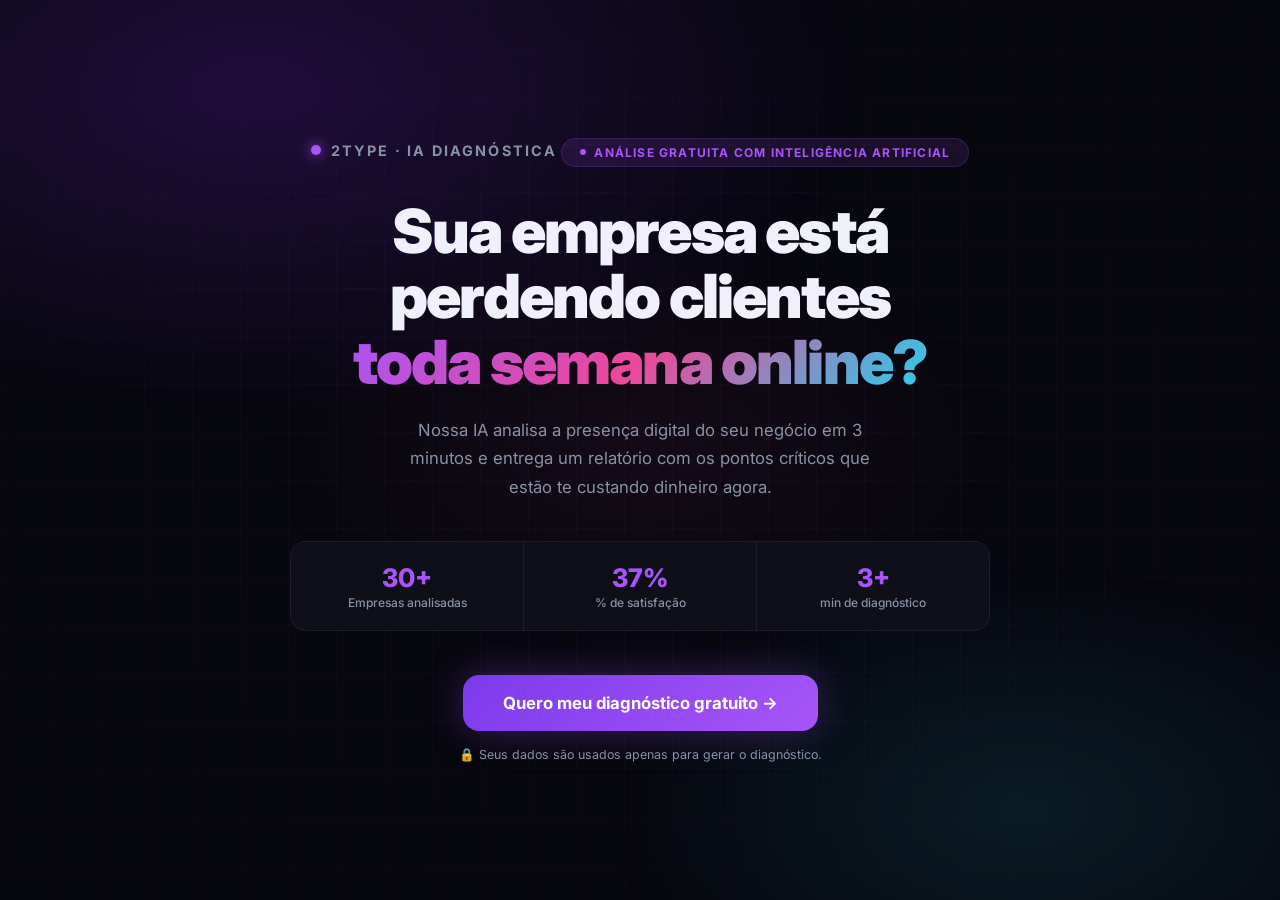
==== diagnostico/index.html @ 1e28ef9e "feat: implementa análise real do site e instagram no diagnóstico" ====
<!DOCTYPE html>
<html lang="pt-BR">

<head>
  <meta charset="UTF-8" />
  <meta name="viewport" content="width=device-width, initial-scale=1.0" />
  <title>Diagnóstico Digital Gratuito | 2Type</title>
  <meta name="description"
    content="Descubra os pontos fracos da sua presença digital com nossa IA especialista. Diagnóstico gratuito em minutos." />
  <link rel="preconnect" href="https://fonts.googleapis.com" />
  <link rel="preconnect" href="https://fonts.gstatic.com" crossorigin />
  <link href="https://fonts.googleapis.com/css2?family=Inter:wght@300;400;500;600;700;800;900&display=swap"
    rel="stylesheet" />
  <style>
    :root {
      --bg: #07070e;
      --bg2: #0f0f1a;
      --bg3: #16162a;
      --bg4: #1e1e38;
      --border: rgba(168, 85, 247, 0.18);
      --border2: rgba(255, 255, 255, 0.06);
      --purple: #A855F7;
      --purple-dim: #7C3AED;
      --purple-soft: rgba(168, 85, 247, 0.12);
      --purple-glow: rgba(168, 85, 247, 0.3);
      --cyan: #22D3EE;
      --green: #4ADE80;
      --red: #F87171;
      --yellow: #FBBF24;
      --text: #f0f0fa;
      --muted: #8892a4;
      --ease: cubic-bezier(0.4, 0, 0.2, 1);
      --bounce: cubic-bezier(0.34, 1.56, 0.64, 1);
    }

    * {
      margin: 0;
      padding: 0;
      box-sizing: border-box;
    }

    html {
      scroll-behavior: smooth;
    }

    body {
      font-family: 'Inter', sans-serif;
      background: var(--bg);
      color: var(--text);
      min-height: 100vh;
      overflow-x: hidden;
    }

    .bg-canvas {
      position: fixed;
      inset: 0;
      z-index: 0;
      overflow: hidden;
      pointer-events: none;
    }

    .bg-canvas::before {
      content: '';
      position: absolute;
      inset: 0;
      background: radial-gradient(ellipse 80% 60% at 20% 10%, rgba(120, 40, 220, 0.22) 0%, transparent 60%), radial-gradient(ellipse 60% 50% at 80% 90%, rgba(34, 211, 238, 0.1) 0%, transparent 55%), radial-gradient(ellipse 50% 40% at 50% 50%, rgba(236, 72, 153, 0.06) 0%, transparent 60%);
    }

    .bg-grid {
      position: absolute;
      inset: 0;
      background-image: linear-gradient(rgba(168, 85, 247, 0.04) 1px, transparent 1px), linear-gradient(90deg, rgba(168, 85, 247, 0.04) 1px, transparent 1px);
      background-size: 48px 48px;
      mask-image: radial-gradient(ellipse 80% 80% at 50% 50%, black 40%, transparent 100%);
    }

    .page {
      display: none;
      position: relative;
      z-index: 1;
    }

    .page.active {
      display: flex;
      flex-direction: column;
      min-height: 100vh;
    }

    /* INTRO */
    #page-intro {
      align-items: center;
      justify-content: center;
      padding: 40px 20px;
    }

    .intro-wrap {
      max-width: 700px;
      width: 100%;
      text-align: center;
    }

    .intro-logo {
      display: inline-flex;
      align-items: center;
      gap: 10px;
      margin-bottom: 40px;
      animation: fadeDown .6s var(--ease) both;
    }

    .intro-logo-dot {
      width: 10px;
      height: 10px;
      border-radius: 50%;
      background: var(--purple);
      box-shadow: 0 0 14px var(--purple);
      animation: pulse 2s ease-in-out infinite;
    }

    @keyframes pulse {

      0%,
      100% {
        opacity: 1;
        transform: scale(1)
      }

      50% {
        opacity: .5;
        transform: scale(.8)
      }
    }

    .intro-logo-text {
      font-size: .9rem;
      font-weight: 700;
      color: var(--muted);
      letter-spacing: .15em;
      text-transform: uppercase;
    }

    .intro-badge {
      display: inline-flex;
      align-items: center;
      gap: 8px;
      background: var(--purple-soft);
      border: 1px solid var(--border);
      border-radius: 100px;
      padding: 6px 18px;
      font-size: .75rem;
      font-weight: 700;
      letter-spacing: .1em;
      color: var(--purple);
      text-transform: uppercase;
      margin-bottom: 28px;
      animation: fadeDown .6s .1s var(--ease) both;
    }

    .intro-badge-dot {
      width: 6px;
      height: 6px;
      border-radius: 50%;
      background: var(--purple);
      animation: pulse 1.5s infinite;
    }

    .intro-h1 {
      font-size: clamp(2.2rem, 6vw, 3.8rem);
      font-weight: 900;
      line-height: 1.08;
      letter-spacing: -.03em;
      margin-bottom: 20px;
      animation: fadeDown .6s .2s var(--ease) both;
    }

    .grad {
      background: linear-gradient(135deg, #A855F7 0%, #EC4899 50%, #22D3EE 100%);
      -webkit-background-clip: text;
      -webkit-text-fill-color: transparent;
      background-clip: text;
    }

    .intro-sub {
      font-size: 1.05rem;
      color: var(--muted);
      line-height: 1.7;
      max-width: 500px;
      margin: 0 auto 40px;
      animation: fadeDown .6s .3s var(--ease) both;
    }

    .intro-stats {
      display: flex;
      margin-bottom: 44px;
      border: 1px solid var(--border2);
      border-radius: 16px;
      overflow: hidden;
      background: var(--bg2);
      animation: fadeDown .6s .4s var(--ease) both;
    }

    .intro-stat {
      flex: 1;
      padding: 20px 16px;
      text-align: center;
      border-right: 1px solid var(--border2);
    }

    .intro-stat:last-child {
      border-right: none;
    }

    .intro-stat-num {
      font-size: 1.6rem;
      font-weight: 800;
      color: var(--purple);
      display: block;
    }

    .intro-stat-lbl {
      font-size: .75rem;
      color: var(--muted);
      font-weight: 500;
      margin-top: 2px;
      display: block;
    }

    .intro-cta {
      display: inline-flex;
      align-items: center;
      gap: 12px;
      background: linear-gradient(135deg, var(--purple-dim), var(--purple));
      color: #fff;
      border: none;
      border-radius: 16px;
      padding: 18px 40px;
      font-family: inherit;
      font-size: 1.05rem;
      font-weight: 700;
      cursor: pointer;
      transition: all .25s var(--bounce);
      box-shadow: 0 0 40px var(--purple-glow);
      animation: fadeDown .6s .5s var(--ease) both;
    }

    .intro-cta:hover {
      transform: translateY(-3px) scale(1.03);
      box-shadow: 0 0 60px var(--purple-glow);
    }

    .intro-disc {
      margin-top: 16px;
      font-size: .78rem;
      color: var(--muted);
      animation: fadeDown .6s .6s var(--ease) both;
    }

    @keyframes fadeDown {
      from {
        opacity: 0;
        transform: translateY(-16px)
      }

      to {
        opacity: 1;
        transform: translateY(0)
      }
    }

    @keyframes fadeUp {
      from {
        opacity: 0;
        transform: translateY(20px)
      }

      to {
        opacity: 1;
        transform: translateY(0)
      }
    }

    /* QUIZ */
    #page-quiz {
      padding: 0;
    }

    .quiz-layout {
      display: flex;
      flex-direction: column;
      min-height: 100vh;
      max-width: 800px;
      margin: 0 auto;
      padding: 32px 20px 60px;
      gap: 28px;
    }

    .quiz-topbar {
      display: flex;
      align-items: center;
      justify-content: space-between;
      gap: 16px;
    }

    .quiz-brand {
      display: flex;
      align-items: center;
      gap: 8px;
      font-size: .85rem;
      font-weight: 700;
      color: var(--muted);
    }

    .quiz-brand-dot {
      width: 8px;
      height: 8px;
      border-radius: 50%;
      background: var(--purple);
    }

    .quiz-progress-wrap {
      flex: 1;
    }

    .quiz-dots {
      display: flex;
      align-items: center;
      gap: 6px;
      margin-bottom: 8px;
      justify-content: center;
    }

    .qdot {
      width: 28px;
      height: 4px;
      border-radius: 100px;
      background: rgba(255, 255, 255, .1);
      transition: all .4s var(--ease);
    }

    .qdot.done {
      background: var(--purple);
    }

    .qdot.active {
      background: linear-gradient(90deg, var(--purple), var(--cyan));
      width: 44px;
    }

    .qdot-lbl {
      text-align: center;
      font-size: .72rem;
      color: var(--muted);
      font-weight: 600;
      letter-spacing: .05em;
    }

    .quiz-card {
      background: var(--bg2);
      border: 1px solid var(--border);
      border-radius: 24px;
      padding: 40px;
      animation: cardIn .4s var(--bounce) both;
    }

    @keyframes cardIn {
      from {
        opacity: 0;
        transform: translateY(20px) scale(.97)
      }

      to {
        opacity: 1;
        transform: translateY(0) scale(1)
      }
    }

    .q-eyebrow {
      font-size: .72rem;
      color: var(--purple);
      font-weight: 700;
      letter-spacing: .15em;
      text-transform: uppercase;
      margin-bottom: 12px;
      display: flex;
      align-items: center;
      gap: 8px;
    }

    .q-eyebrow::before {
      content: '';
      width: 18px;
      height: 2px;
      background: var(--purple);
      border-radius: 100px;
    }

    .q-text {
      font-size: clamp(1.15rem, 3vw, 1.45rem);
      font-weight: 700;
      line-height: 1.4;
      margin-bottom: 32px;
    }

    .opts-grid {
      display: grid;
      grid-template-columns: repeat(auto-fill, minmax(220px, 1fr));
      gap: 12px;
    }

    .opt-card {
      background: var(--bg3);
      border: 1px solid var(--border2);
      border-radius: 16px;
      padding: 18px 20px;
      cursor: pointer;
      transition: all .22s var(--ease);
      display: flex;
      align-items: flex-start;
      gap: 14px;
      font-family: inherit;
      text-align: left;
      color: var(--text);
    }

    .opt-card:hover {
      border-color: var(--purple);
      background: var(--purple-soft);
      transform: translateY(-2px);
    }

    .opt-icon {
      width: 42px;
      height: 42px;
      border-radius: 12px;
      background: var(--bg4);
      display: flex;
      align-items: center;
      justify-content: center;
      font-size: 1.3rem;
      flex-shrink: 0;
      transition: background .2s;
    }

    .opt-card:hover .opt-icon {
      background: rgba(168, 85, 247, .2);
    }

    .opt-body {
      flex: 1;
    }

    .opt-label {
      font-size: .95rem;
      font-weight: 600;
      line-height: 1.3;
    }

    .opt-sub {
      font-size: .78rem;
      color: var(--muted);
      margin-top: 3px;
    }

    .text-q-wrap {
      display: flex;
      flex-direction: column;
      gap: 12px;
    }

    .text-q-sub {
      font-size: .85rem;
      color: var(--muted);
    }

    .text-q-input {
      background: var(--bg3);
      border: 1px solid var(--border2);
      border-radius: 14px;
      padding: 16px 20px;
      color: var(--text);
      font-family: inherit;
      font-size: 1rem;
      outline: none;
      transition: border-color .2s;
      width: 100%;
    }

    .text-q-input::placeholder {
      color: var(--muted);
    }

    .text-q-input:focus {
      border-color: var(--purple);
    }

    .text-q-btn {
      background: linear-gradient(135deg, var(--purple-dim), var(--purple));
      border: none;
      border-radius: 14px;
      padding: 16px 32px;
      color: #fff;
      font-family: inherit;
      font-size: .95rem;
      font-weight: 700;
      cursor: pointer;
      align-self: flex-end;
      transition: all .2s var(--bounce);
    }

    .text-q-btn:hover {
      transform: translateY(-2px);
      box-shadow: 0 8px 24px var(--purple-glow);
    }

    /* LOADING */
    #page-loading {
      align-items: center;
      justify-content: center;
      text-align: center;
      padding: 40px 20px;
      gap: 28px;
    }

    .loading-ring {
      width: 90px;
      height: 90px;
      border: 3px solid var(--border);
      border-top-color: var(--purple);
      border-right-color: var(--cyan);
      border-radius: 50%;
      animation: spin 1s linear infinite;
    }

    @keyframes spin {
      to {
        transform: rotate(360deg)
      }
    }

    .loading-title {
      font-size: 1.5rem;
      font-weight: 800;
    }

    .loading-sub {
      color: var(--muted);
      font-size: .95rem;
      max-width: 360px;
      line-height: 1.6;
    }

    .loading-steps {
      display: flex;
      flex-direction: column;
      gap: 12px;
      max-width: 340px;
      width: 100%;
    }

    .ls {
      display: flex;
      align-items: center;
      gap: 14px;
      background: var(--bg2);
      border: 1px solid var(--border2);
      border-radius: 12px;
      padding: 14px 18px;
      font-size: .88rem;
      font-weight: 500;
      color: var(--muted);
      transition: all .4s;
      opacity: .4;
    }

    .ls.active {
      opacity: 1;
      color: var(--text);
      border-color: var(--purple);
    }

    .ls.done {
      opacity: 1;
      color: var(--text);
    }

    .ls-icon {
      width: 20px;
      height: 20px;
      border-radius: 50%;
      flex-shrink: 0;
      display: flex;
      align-items: center;
      justify-content: center;
      font-size: .75rem;
      background: var(--bg3);
    }

    .ls-icon.running {
      background: var(--purple-soft);
      animation: pulse 1s infinite;
    }

    .ls-icon.complete {
      background: rgba(74, 222, 128, .2);
      color: var(--green);
    }

    /* REPORT */
    #page-report {
      padding: 0;
    }

    .report-wrap {
      max-width: 840px;
      margin: 0 auto;
      padding: 48px 20px 80px;
      display: flex;
      flex-direction: column;
      gap: 32px;
    }

    .report-hero {
      text-align: center;
      animation: fadeUp .5s var(--ease) both;
    }

    .rh-badge {
      display: inline-flex;
      align-items: center;
      gap: 8px;
      background: rgba(74, 222, 128, .1);
      border: 1px solid rgba(74, 222, 128, .25);
      border-radius: 100px;
      padding: 6px 18px;
      font-size: .75rem;
      font-weight: 700;
      color: var(--green);
      text-transform: uppercase;
      letter-spacing: .1em;
      margin-bottom: 20px;
    }

    .report-hero h1 {
      font-size: clamp(1.7rem, 4vw, 2.6rem);
      font-weight: 900;
      line-height: 1.15;
      margin-bottom: 10px;
      letter-spacing: -.02em;
    }

    .report-hero p {
      color: var(--muted);
      font-size: .95rem;
    }

    .score-section {
      display: grid;
      grid-template-columns: 1fr 2fr;
      gap: 24px;
      align-items: center;
      animation: fadeUp .5s .1s var(--ease) both;
    }

    .score-gauge-wrap {
      display: flex;
      flex-direction: column;
      align-items: center;
      gap: 14px;
    }

    .score-gauge {
      position: relative;
      width: 160px;
      height: 160px;
    }

    .score-gauge svg {
      transform: rotate(-90deg);
    }

    .gauge-bg {
      fill: none;
      stroke: var(--bg3);
      stroke-width: 10;
    }

    .gauge-fill {
      fill: none;
      stroke-width: 10;
      stroke-linecap: round;
      transition: stroke-dashoffset 1.5s var(--ease);
    }

    .gauge-center {
      position: absolute;
      inset: 0;
      display: flex;
      flex-direction: column;
      align-items: center;
      justify-content: center;
    }

    .gauge-num {
      font-size: 2.6rem;
      font-weight: 900;
      line-height: 1;
    }

    .gauge-max {
      font-size: .72rem;
      color: var(--muted);
      font-weight: 600;
    }

    .score-pill {
      display: inline-flex;
      align-items: center;
      gap: 6px;
      border-radius: 100px;
      padding: 5px 14px;
      font-size: .78rem;
      font-weight: 700;
    }

    .pill-red {
      background: rgba(248, 113, 113, .12);
      color: var(--red);
    }

    .pill-yellow {
      background: rgba(251, 191, 36, .12);
      color: var(--yellow);
    }

    .pill-green {
      background: rgba(74, 222, 128, .12);
      color: var(--green);
    }

    .score-summary {
      display: flex;
      flex-direction: column;
      gap: 14px;
    }

    .ss-title {
      font-size: 1.1rem;
      font-weight: 800;
    }

    .ss-text {
      font-size: .9rem;
      color: var(--muted);
      line-height: 1.65;
    }

    .bars {
      display: flex;
      flex-direction: column;
      gap: 10px;
    }

    .bar-row {
      display: flex;
      align-items: center;
      gap: 12px;
    }

    .bar-lbl {
      font-size: .8rem;
      color: var(--muted);
      width: 110px;
      flex-shrink: 0;
    }

    .bar-track {
      flex: 1;
      height: 5px;
      background: var(--bg3);
      border-radius: 100px;
      overflow: hidden;
    }

    .bar-fill {
      height: 100%;
      border-radius: 100px;
      width: 0%;
      transition: width 1.2s var(--ease);
    }

    .bar-val {
      font-size: .78rem;
      font-weight: 700;
      width: 32px;
      text-align: right;
      flex-shrink: 0;
    }

    .section-divider {
      display: flex;
      align-items: center;
      gap: 12px;
    }

    .section-divider .line {
      flex: 1;
      height: 1px;
      background: var(--border2);
    }

    .section-divider span {
      font-size: .72rem;
      font-weight: 700;
      color: var(--muted);
      text-transform: uppercase;
      letter-spacing: .12em;
      white-space: nowrap;
    }

    .diag-section {
      animation: fadeUp .5s .2s var(--ease) both;
    }

    .diag-grid {
      display: grid;
      grid-template-columns: repeat(auto-fill, minmax(240px, 1fr));
      gap: 16px;
      margin-top: 20px;
    }

    .diag-card {
      background: var(--bg2);
      border-radius: 20px;
      padding: 24px;
      display: flex;
      flex-direction: column;
      gap: 14px;
      border: 1px solid transparent;
      transition: transform .22s var(--ease), box-shadow .22s;
      position: relative;
      overflow: hidden;
    }

    .diag-card::before {
      content: '';
      position: absolute;
      top: 0;
      left: 0;
      right: 0;
      height: 3px;
      border-radius: 20px 20px 0 0;
    }

    .diag-card.cr {
      border-color: rgba(248, 113, 113, .15);
    }

    .diag-card.cr::before {
      background: linear-gradient(90deg, #F87171, #ef4444);
    }

    .diag-card.cy {
      border-color: rgba(251, 191, 36, .15);
    }

    .diag-card.cy::before {
      background: linear-gradient(90deg, #FBBF24, #f59e0b);
    }

    .diag-card.cg {
      border-color: rgba(74, 222, 128, .15);
    }

    .diag-card.cg::before {
      background: linear-gradient(90deg, #4ADE80, #22c55e);
    }

    .diag-card:hover {
      transform: translateY(-4px);
      box-shadow: 0 12px 40px rgba(0, 0, 0, .3);
    }

    .dc-top {
      display: flex;
      align-items: center;
      justify-content: space-between;
    }

    .dc-icon {
      font-size: 1.5rem;
    }

    .dc-badge {
      font-size: .7rem;
      font-weight: 700;
      padding: 3px 10px;
      border-radius: 100px;
      display: flex;
      align-items: center;
      gap: 5px;
    }

    .br {
      background: rgba(248, 113, 113, .12);
      color: var(--red);
    }

    .by {
      background: rgba(251, 191, 36, .12);
      color: var(--yellow);
    }

    .bg- {
      background: rgba(74, 222, 128, .12);
      color: var(--green);
    }

    .dc-title {
      font-size: .95rem;
      font-weight: 700;
    }

    .dc-desc {
      font-size: .83rem;
      color: var(--muted);
      line-height: 1.55;
    }

    .dc-action {
      font-size: .78rem;
      font-weight: 600;
      padding: 8px 14px;
      border-radius: 10px;
      margin-top: auto;
    }

    .dc-action.ur {
      background: rgba(248, 113, 113, .08);
      color: var(--red);
    }

    .dc-action.wa {
      background: rgba(251, 191, 36, .08);
      color: var(--yellow);
    }

    .dc-action.ok {
      background: rgba(74, 222, 128, .08);
      color: var(--green);
    }

    .ai-block {
      background: var(--bg2);
      border-radius: 24px;
      padding: 32px;
      border: 1px solid var(--border);
      position: relative;
      overflow: hidden;
      animation: fadeUp .5s .3s var(--ease) both;
    }

    .ai-block::before {
      content: '';
      position: absolute;
      top: 0;
      left: 0;
      bottom: 0;
      width: 3px;
      background: linear-gradient(180deg, var(--purple), var(--cyan));
    }

    .ai-block-hdr {
      display: flex;
      align-items: center;
      gap: 12px;
      margin-bottom: 20px;
    }

    .ai-ico {
      width: 42px;
      height: 42px;
      border-radius: 12px;
      background: linear-gradient(135deg, var(--purple-dim), var(--purple));
      display: flex;
      align-items: center;
      justify-content: center;
      font-size: 1.2rem;
    }

    .ai-title {
      font-size: 1rem;
      font-weight: 800;
    }

    .ai-sub {
      font-size: .78rem;
      color: var(--muted);
    }

    .ai-text {
      font-size: .93rem;
      color: var(--muted);
      line-height: 1.8;
    }

    .ai-text p+p {
      margin-top: 14px;
    }

    .prio-block {
      background: var(--bg2);
      border-radius: 24px;
      padding: 32px;
      border: 1px solid var(--border);
      animation: fadeUp .5s .4s var(--ease) both;
    }

    .prio-items {
      display: flex;
      flex-direction: column;
      gap: 14px;
      margin-top: 20px;
    }

    .prio-item {
      display: flex;
      gap: 16px;
      align-items: flex-start;
      background: var(--bg3);
      border-radius: 16px;
      padding: 20px;
      border: 1px solid var(--border2);
      transition: border-color .2s;
    }

    .prio-item:hover {
      border-color: var(--border);
    }

    .prio-num {
      width: 32px;
      height: 32px;
      border-radius: 10px;
      flex-shrink: 0;
      display: flex;
      align-items: center;
      justify-content: center;
      font-size: .8rem;
      font-weight: 800;
      color: #fff;
    }

    .p1 {
      background: linear-gradient(135deg, #ef4444, #F87171);
    }

    .p2 {
      background: linear-gradient(135deg, #f59e0b, #FBBF24);
    }

    .p3 {
      background: linear-gradient(135deg, #7C3AED, #A855F7);
    }

    .prio-content {
      flex: 1;
    }

    .prio-title {
      font-size: .93rem;
      font-weight: 700;
      margin-bottom: 4px;
    }

    .prio-desc {
      font-size: .82rem;
      color: var(--muted);
      line-height: 1.5;
    }

    .prio-impact {
      font-size: .72rem;
      font-weight: 700;
      margin-top: 8px;
      display: flex;
      align-items: center;
      gap: 5px;
      color: var(--purple);
    }

    .cta-block {
      position: relative;
      overflow: hidden;
      background: var(--bg2);
      border-radius: 28px;
      padding: 48px 40px;
      text-align: center;
      border: 1px solid rgba(168, 85, 247, .25);
      animation: fadeUp .5s .5s var(--ease) both;
    }

    .cta-block::before {
      content: '';
      position: absolute;
      inset: 0;
      background: radial-gradient(ellipse 70% 60% at 50% 0%, rgba(120, 40, 220, .2) 0%, transparent 70%);
      pointer-events: none;
    }

    .cta-eyebrow {
      display: inline-flex;
      align-items: center;
      gap: 6px;
      background: var(--purple-soft);
      border: 1px solid var(--border);
      border-radius: 100px;
      padding: 5px 16px;
      font-size: .72rem;
      font-weight: 700;
      color: var(--purple);
      text-transform: uppercase;
      letter-spacing: .1em;
      margin-bottom: 20px;
    }

    .cta-block h2 {
      font-size: clamp(1.5rem, 4vw, 2.2rem);
      font-weight: 900;
      line-height: 1.15;
      letter-spacing: -.02em;
      margin-bottom: 14px;
    }

    .cta-block p {
      color: var(--muted);
      font-size: .95rem;
      line-height: 1.65;
      max-width: 500px;
      margin: 0 auto 28px;
    }

    .cta-urgency {
      display: inline-flex;
      align-items: center;
      gap: 8px;
      font-size: .82rem;
      color: var(--red);
      font-weight: 600;
      margin-bottom: 28px;
      background: rgba(248, 113, 113, .08);
      border: 1px solid rgba(248, 113, 113, .2);
      border-radius: 12px;
      padding: 10px 20px;
    }

    .cta-btns {
      display: flex;
      gap: 14px;
      justify-content: center;
      flex-wrap: wrap;
    }

    .btn-main {
      display: inline-flex;
      align-items: center;
      gap: 10px;
      background: linear-gradient(135deg, var(--purple-dim), var(--purple));
      color: #fff;
      border: none;
      border-radius: 16px;
      padding: 18px 36px;
      font-family: inherit;
      font-size: 1rem;
      font-weight: 700;
      cursor: pointer;
      text-decoration: none;
      transition: all .25s var(--bounce);
      box-shadow: 0 0 40px var(--purple-glow);
    }

    .btn-main:hover {
      transform: translateY(-3px) scale(1.03);
      box-shadow: 0 0 60px var(--purple-glow);
    }

    .btn-sec {
      display: inline-flex;
      align-items: center;
      gap: 10px;
      background: transparent;
      border: 1px solid var(--border);
      color: var(--text);
      border-radius: 16px;
      padding: 18px 30px;
      font-family: inherit;
      font-size: .95rem;
      font-weight: 600;
      cursor: pointer;
      text-decoration: none;
      transition: all .2s var(--ease);
    }

    .btn-sec:hover {
      border-color: var(--purple);
      color: var(--purple);
    }

    .social-proof {
      margin-top: 28px;
      display: flex;
      align-items: center;
      justify-content: center;
      gap: 16px;
      flex-wrap: wrap;
    }

    .sp-item {
      display: flex;
      align-items: center;
      gap: 6px;
      font-size: .78rem;
      color: var(--muted);
    }

    .sp-dot {
      width: 5px;
      height: 5px;
      border-radius: 50%;
      background: var(--muted);
    }

    .report-footer {
      text-align: center;
      font-size: .78rem;
      color: var(--muted);
      padding-top: 8px;
    }

    /* FREE STRATEGY BLOCK */
    .gift-block {
      position: relative;
      overflow: hidden;
      background: var(--bg2);
      border-radius: 24px;
      padding: 0;
      border: 1px solid rgba(168, 85, 247, .3);
      animation: fadeUp .5s .45s var(--ease) both;
    }

    .gift-block::before {
      content: '';
      position: absolute;
      inset: 0;
      background: radial-gradient(ellipse 60% 50% at 50% 0%, rgba(168, 85, 247, .12) 0%, transparent 70%);
      pointer-events: none;
    }

    .gift-header {
      padding: 28px 32px 0;
      display: flex;
      align-items: flex-start;
      gap: 16px;
    }

    .gift-icon-wrap {
      width: 52px;
      height: 52px;
      border-radius: 16px;
      background: linear-gradient(135deg, #ec4899, #A855F7);
      display: flex;
      align-items: center;
      justify-content: center;
      font-size: 1.6rem;
      flex-shrink: 0;
      box-shadow: 0 0 24px rgba(236, 72, 153, .35);
    }

    .gift-header-text {
      flex: 1;
    }

    .gift-tag {
      display: inline-flex;
      align-items: center;
      gap: 6px;
      background: rgba(236, 72, 153, .12);
      border: 1px solid rgba(236, 72, 153, .25);
      border-radius: 100px;
      padding: 3px 12px;
      font-size: .7rem;
      font-weight: 700;
      color: #ec4899;
      text-transform: uppercase;
      letter-spacing: .1em;
      margin-bottom: 6px;
    }

    .gift-title {
      font-size: 1.15rem;
      font-weight: 800;
      line-height: 1.25;
      margin-bottom: 4px;
    }

    .gift-sub {
      font-size: .83rem;
      color: var(--muted);
      line-height: 1.5;
    }

    .gift-divider {
      height: 1px;
      background: var(--border2);
      margin: 24px 32px;
    }

    .gift-content {
      padding: 0 32px 32px;
      display: flex;
      flex-direction: column;
      gap: 20px;
    }

    .gift-section-title {
      font-size: .72rem;
      font-weight: 700;
      color: var(--muted);
      text-transform: uppercase;
      letter-spacing: .12em;
      margin-bottom: 12px;
      display: flex;
      align-items: center;
      gap: 8px;
    }

    .gift-section-title::after {
      content: '';
      flex: 1;
      height: 1px;
      background: var(--border2);
    }

    .gift-posts {
      display: grid;
      grid-template-columns: repeat(auto-fill, minmax(200px, 1fr));
      gap: 12px;
    }

    .gift-post {
      background: var(--bg3);
      border-radius: 14px;
      padding: 16px;
      border: 1px solid var(--border2);
      transition: border-color .2s;
    }

    .gift-post:hover {
      border-color: rgba(168, 85, 247, .3);
    }

    .gift-post-num {
      font-size: .7rem;
      font-weight: 700;
      color: var(--purple);
      letter-spacing: .08em;
      margin-bottom: 8px;
    }

    .gift-post-text {
      font-size: .85rem;
      color: var(--text);
      line-height: 1.5;
      font-weight: 500;
    }

    .gift-post-hook {
      font-size: .75rem;
      color: var(--muted);
      margin-top: 6px;
      font-style: italic;
    }

    .gift-row {
      display: grid;
      grid-template-columns: 1fr 1fr;
      gap: 12px;
    }

    .gift-tip {
      background: var(--bg3);
      border-radius: 14px;
      padding: 18px;
      border: 1px solid var(--border2);
      transition: border-color .2s;
    }

    .gift-tip:hover {
      border-color: rgba(168, 85, 247, .3);
    }

    .gift-tip-label {
      font-size: .7rem;
      font-weight: 700;
      color: var(--cyan);
      text-transform: uppercase;
      letter-spacing: .08em;
      margin-bottom: 6px;
      display: flex;
      align-items: center;
      gap: 5px;
    }

    .gift-tip-text {
      font-size: .85rem;
      color: var(--text);
      line-height: 1.45;
    }

    .gift-footer {
      display: flex;
      align-items: center;
      justify-content: space-between;
      flex-wrap: wrap;
      gap: 12px;
      background: rgba(168, 85, 247, .06);
      border-top: 1px solid var(--border2);
      padding: 18px 32px;
    }

    .gift-footer-note {
      font-size: .8rem;
      color: var(--muted);
      display: flex;
      align-items: center;
      gap: 8px;
    }

    .gift-footer-btn {
      display: inline-flex;
      align-items: center;
      gap: 8px;
      background: linear-gradient(135deg, #ec4899, #A855F7);
      color: #fff;
      border: none;
      border-radius: 10px;
      padding: 10px 20px;
      font-family: inherit;
      font-size: .82rem;
      font-weight: 700;
      cursor: pointer;
      text-decoration: none;
      transition: all .2s var(--bounce);
      white-space: nowrap;
    }

    .gift-footer-btn:hover {
      transform: translateY(-2px);
      box-shadow: 0 6px 20px rgba(168, 85, 247, .4);
    }

    .gift-loading {
      padding: 48px;
      text-align: center;
      display: flex;
      flex-direction: column;
      align-items: center;
      gap: 14px;
    }

    .gift-loading-ring {
      width: 36px;
      height: 36px;
      border: 2px solid var(--border);
      border-top-color: var(--purple);
      border-radius: 50%;
      animation: spin 1s linear infinite;
    }

    @media(max-width:580px) {
      .gift-row {
        grid-template-columns: 1fr;
      }

      .gift-header {
        padding: 22px 22px 0;
      }

      .gift-content {
        padding: 0 22px 22px;
      }

      .gift-footer {
        padding: 14px 22px;
      }
    }

    .report-footer a {
      color: var(--purple);
      text-decoration: none;
      font-weight: 600;
    }

    @media(max-width:580px) {
      .score-section {
        grid-template-columns: 1fr;
      }
    }

    @media(max-width:540px) {
      .quiz-card {
        padding: 28px 22px;
      }

      .opts-grid,
      .diag-grid {
        grid-template-columns: 1fr;
      }

      .cta-block {
        padding: 32px 24px;
      }

      .cta-btns {
        flex-direction: column;
        align-items: center;
      }

      .intro-stats {
        flex-direction: column;
      }

      .intro-stat {
        border-right: none;
        border-bottom: 1px solid var(--border2);
      }

      .intro-stat:last-child {
        border-bottom: none;
      }
    }
  </style>
</head>

<body>
  <div class="bg-canvas">
    <div class="bg-grid"></div>
  </div>

  <div id="page-intro" class="page active">
    <div class="intro-wrap" style="position:relative;z-index:1;margin:auto;">
      <div class="intro-logo">
        <div class="intro-logo-dot"></div><span class="intro-logo-text">2Type · IA Diagnóstica</span>
      </div>
      <div class="intro-badge">
        <div class="intro-badge-dot"></div>Análise gratuita com inteligência artificial
      </div>
      <h1 class="intro-h1">Sua empresa está<br />perdendo clientes<br /><span class="grad">toda semana online?</span>
      </h1>
      <p class="intro-sub">Nossa IA analisa a presença digital do seu negócio em 3 minutos e entrega um relatório com os
        pontos críticos que estão te custando dinheiro agora.</p>
      <div class="intro-stats">
        <div class="intro-stat"><span class="intro-stat-num" id="c1">0</span><span class="intro-stat-lbl">Empresas
            analisadas</span></div>
        <div class="intro-stat"><span class="intro-stat-num" id="c2">0</span><span class="intro-stat-lbl">% de
            satisfação</span></div>
        <div class="intro-stat"><span class="intro-stat-num" id="c3">0</span><span class="intro-stat-lbl">min de
            diagnóstico</span></div>
      </div>
      <button class="intro-cta" onclick="startQuiz()">Quero meu diagnóstico gratuito →</button>
      <p class="intro-disc">🔒 Seus dados são usados apenas para gerar o diagnóstico.</p>
    </div>
  </div>

  <div id="page-quiz" class="page">
    <div class="quiz-layout">
      <div class="quiz-topbar">
        <div class="quiz-brand">
          <div class="quiz-brand-dot"></div>2Type IA
        </div>
        <div class="quiz-progress-wrap">
          <div class="quiz-dots" id="quiz-dots"></div>
          <div class="qdot-lbl" id="qdot-lbl">Pergunta 1 de 9</div>
        </div>
      </div>
      <div id="quiz-area"></div>
    </div>
  </div>

  <div id="page-loading" class="page">
    <div class="loading-ring"></div>
    <div class="loading-title">Analisando sua empresa...</div>
    <div class="loading-sub">Nossa IA está processando suas respostas e gerando um diagnóstico personalizado.</div>
    <div class="loading-steps">
      <div class="ls" id="ls1">
        <div class="ls-icon" id="ls1i">⏳</div>Coletando dados de presença digital
      </div>
      <div class="ls" id="ls2">
        <div class="ls-icon" id="ls2i">⏳</div>Analisando perfil do Instagram e site
      </div>
      <div class="ls" id="ls3">
        <div class="ls-icon" id="ls3i">⏳</div>Identificando pontos críticos
      </div>
      <div class="ls" id="ls4">
        <div class="ls-icon" id="ls4i">⏳</div>Calculando score de posicionamento
      </div>
      <div class="ls" id="ls5">
        <div class="ls-icon" id="ls5i">⏳</div>Gerando análise com IA Gemini
      </div>
      <div class="ls" id="ls6">
        <div class="ls-icon" id="ls6i">⏳</div>Preparando relatório personalizado
      </div>
    </div>
  </div>

  <div id="page-report" class="page">
    <div class="report-wrap" id="report-wrap"></div>
  </div>

  <script>
    const GEMINI_API_KEY = 'COLOQUE_SUA_CHAVE_AQUI';
    const GEMINI_URL = 'https://generativelanguage.googleapis.com/v1beta/models/gemini-1.5-flash:generateContent?key=' + GEMINI_API_KEY;

    const Qs = [
      { id: 'segment', text: 'Qual é o segmento da sua empresa?', type: 'opts', opts: [{ i: '🍔', l: 'Alimentação / Restaurante', s: 'Lanchonetes, pizzarias, cafés' }, { i: '🛍️', l: 'Loja / Varejo', s: 'Produtos físicos ou e-commerce' }, { i: '💆', l: 'Estética / Saúde', s: 'Salões, clínicas, bem-estar' }, { i: '🏗️', l: 'Construção / Serviços', s: 'Reformas, instalações, manutenção' }, { i: '🎓', l: 'Educação / Cursos', s: 'Treinamentos, mentorias, aulas' }, { i: '💻', l: 'Tecnologia', s: 'Software, apps, sistemas' }, { i: '⚖️', l: 'Consultoria / Jurídico', s: 'Assessoria, advocacia, contabilidade' }, { i: '✏️', l: 'Outro segmento', s: 'Informe no próximo campo' }] },
      { id: 'site', text: 'Sua empresa tem um site próprio?', type: 'opts', opts: [{ i: '✅', l: 'Sim, tenho site profissional', s: 'Com domínio próprio e identidade visual' }, { i: '🔶', l: 'Tenho algo básico / informal', s: 'Landing page, link na bio, etc.' }, { i: '🚧', l: 'Estou desenvolvendo', s: 'Em construção ou planejamento' }, { i: '❌', l: 'Não tenho site', s: 'Apenas redes sociais' }] },
      { id: 'google', text: 'Como está sua empresa no Google?', type: 'opts', opts: [{ i: '⭐', l: 'Google Meu Negócio ativo e otimizado', s: 'Com fotos, horários e avaliações' }, { i: '🔶', l: 'Tenho, mas está incompleto', s: 'Sem fotos, horários ou avaliações' }, { i: '❌', l: 'Não tenho Google Meu Negócio', s: 'Não apareço em buscas locais' }, { i: '🤷', l: 'Não sei o que é isso', s: 'Nunca ouvi falar' }] },
      { id: 'social', text: 'Como está sua presença nas redes sociais?', type: 'opts', opts: [{ i: '🚀', l: 'Posto com frequência e estratégia', s: 'Conteúdo consistente e engajamento' }, { i: '😐', l: 'Posto esporadicamente', s: 'Sem frequência definida' }, { i: '💀', l: 'Perfil parado há meses', s: 'Pouco ou nenhum conteúdo recente' }, { i: '❌', l: 'Não tenho redes sociais', s: 'Nenhum perfil para o negócio' }] },
      { id: 'traffic', text: 'Como seus clientes chegam até você hoje?', type: 'opts', opts: [{ i: '👥', l: 'Indicação boca a boca', s: 'A maior parte vem de indicações' }, { i: '📣', l: 'Anúncios pagos', s: 'Meta Ads, Google Ads, TikTok Ads' }, { i: '🔍', l: 'Busca orgânica no Google', s: 'Me encontram sem anúncios' }, { i: '📱', l: 'Redes sociais orgânicas', s: 'Seguidores que viram clientes' }, { i: '😅', l: 'Poucos clientes chegam', s: 'Dificuldade de atrair novos' }] },
      { id: 'reviews', text: 'Qual é a sua reputação online?', type: 'opts', opts: [{ i: '⭐', l: 'Muitas avaliações positivas', s: '4.5+ estrelas e volume alto' }, { i: '🔶', l: 'Poucas avaliações', s: 'Menos de 10 avaliações' }, { i: '😬', l: 'Tenho avaliações negativas', s: 'Reclamações sem resposta' }, { i: '❌', l: 'Nenhuma avaliação online', s: 'Não me encontram no Google' }] },
      { id: 'competitor', text: 'Como você está em relação à concorrência online?', type: 'opts', opts: [{ i: '💪', l: 'Estou à frente', s: 'Minha presença é melhor que a deles' }, { i: '😐', l: 'Estou no mesmo nível', s: 'Similar à maioria dos concorrentes' }, { i: '😓', l: 'Estou ficando para trás', s: 'Concorrentes aparecem mais que eu' }, { i: '🤷', l: 'Não acompanho', s: 'Nunca analisei a concorrência' }] },
      { id: 'links', text: 'Compartilhe seus canais online para uma análise ainda mais precisa:', type: 'links', sub: 'Opcional — mas quanto mais info, mais personalizado o diagnóstico.', placeholder_ig: '@seu.perfil ou instagram.com/seu-perfil', placeholder_site: 'seu-site.com.br' },
      { id: 'name', text: 'Qual é o nome da sua empresa?', type: 'text', placeholder: 'Ex: Pizzaria do João, Studio Beleza Clara...', sub: 'Último passo! Vamos personalizar o relatório com o nome do seu negócio.' }
    ];

    let step = 0; const A = {};

    // counters
    (function () {
      const targets = [30, 98, 3]; const ids = ['c1', 'c2', 'c3'];
      ids.forEach(function (id, i) {
        let c = 0; const t = setInterval(function () { c = Math.min(c + 1, targets[i]); document.getElementById(id).textContent = c + (i === 1 ? '%' : '+'); if (c >= targets[i]) clearInterval(t); }, 40);
      });
    })();

    function showPage(id) { document.querySelectorAll('.page').forEach(function (p) { p.classList.remove('active'); }); document.getElementById(id).classList.add('active'); window.scrollTo(0, 0); }

    function startQuiz() { showPage('page-quiz'); buildDots(); renderQ(); }

    function buildDots() {
      var row = document.getElementById('quiz-dots'); row.innerHTML = '';
      Qs.forEach(function (_, i) { var d = document.createElement('div'); d.className = 'qdot' + (i === 0 ? ' active' : ''); d.id = 'd' + i; row.appendChild(d); });
    }

    function updateDots() {
      Qs.forEach(function (_, i) { var d = document.getElementById('d' + i); if (!d) return; d.className = 'qdot' + (i < step ? ' done' : i === step ? ' active' : ''); });
      var l = document.getElementById('qdot-lbl'); if (l) l.textContent = 'Pergunta ' + (step + 1) + ' de ' + Qs.length;
    }

    function renderQ() {
      updateDots(); var q = Qs[step]; var area = document.getElementById('quiz-area'); area.innerHTML = '';
      var card = document.createElement('div'); card.className = 'quiz-card';
      var html = '<div class="q-eyebrow">Pergunta ' + (step + 1) + ' de ' + Qs.length + '</div><div class="q-text">' + q.text + '</div>';
      if (q.type === 'opts') { html += '<div class="opts-grid" id="og"></div>'; }
      else if (q.type === 'links') {
        html += '<div class="text-q-wrap">' + (q.sub ? '<p class="text-q-sub">' + q.sub + '</p>' : '');
        html += '<div style="display:flex;flex-direction:column;gap:10px;">';
        html += '<div style="display:flex;align-items:center;gap:10px;background:var(--bg3);border:1px solid var(--border2);border-radius:14px;padding:4px 16px;">';
        html += '<span style="font-size:1.1rem">📸</span><input class="text-q-input" id="ti-ig" type="text" placeholder="' + (q.placeholder_ig || '') + '" style="background:transparent;border:none;padding:12px 0;"/></div>';
        html += '<div style="display:flex;align-items:center;gap:10px;background:var(--bg3);border:1px solid var(--border2);border-radius:14px;padding:4px 16px;">';
        html += '<span style="font-size:1.1rem">🌐</span><input class="text-q-input" id="ti-site" type="text" placeholder="' + (q.placeholder_site || '') + '" style="background:transparent;border:none;padding:12px 0;"/></div>';
        html += '</div>';
        html += '<div style="display:flex;gap:10px;justify-content:flex-end;margin-top:4px;">';
        html += '<button class="text-q-btn" id="tb-skip" style="background:transparent;border:1px solid var(--border2);color:var(--muted);box-shadow:none;">Pular →</button>';
        html += '<button class="text-q-btn" id="tb">Continuar →</button>';
        html += '</div></div>';
      }
      else { html += '<div class="text-q-wrap">' + (q.sub ? '<p class="text-q-sub">' + q.sub + '</p>' : '') + '<input class="text-q-input" id="ti" type="text" placeholder="' + (q.placeholder || '') + '"/><button class="text-q-btn" id="tb">Gerar meu diagnóstico →</button></div>'; }
      card.innerHTML = html; area.appendChild(card);
      if (q.type === 'opts') {
        var og = card.querySelector('#og');
        q.opts.forEach(function (o) {
          var b = document.createElement('button'); b.className = 'opt-card';
          b.innerHTML = '<div class="opt-icon">' + o.i + '</div><div class="opt-body"><div class="opt-label">' + o.l + '</div>' + (o.s ? '<div class="opt-sub">' + o.s + '</div>' : '') + '</div>';
          b.onclick = function () { pick(o.l, q.id); }; og.appendChild(b);
        });
      } else if (q.type === 'links') {
        var igInp = card.querySelector('#ti-ig'); var siteInp = card.querySelector('#ti-site');
        var skipBtn = card.querySelector('#tb-skip'); var contBtn = card.querySelector('#tb');
        function collectLinks() {
          var ig = igInp.value.trim(); var site = siteInp.value.trim(); var val = '';
          if (ig) val += 'Instagram: ' + ig + ' ';
          if (site) val += 'Site: ' + site;
          pick(val.trim() || '(não informado)', q.id);
        }
        contBtn.onclick = collectLinks;
        skipBtn.onclick = function () { pick('(não informado)', q.id); };
        igInp.focus();
      } else {
        var inp = card.querySelector('#ti'); var btn = card.querySelector('#tb');
        btn.onclick = function () { if (inp.value.trim()) pick(inp.value.trim(), q.id); };
        inp.addEventListener('keydown', function (e) { if (e.key === 'Enter' && inp.value.trim()) pick(inp.value.trim(), q.id); });
        setTimeout(function () { inp.focus(); }, 200);
      }
    }

    function pick(val, qId) {
      A[qId] = val; step++;
      var card = document.querySelector('.quiz-card');
      if (card) { card.style.cssText = 'opacity:0;transform:translateY(-12px) scale(.97);transition:all .25s;'; }
      if (step < Qs.length) { setTimeout(renderQ, 250); } else { setTimeout(runLoading, 250); }
    }

    function delay(ms) { return new Promise(function (r) { setTimeout(r, ms); }); }

    async function fetchInstagramProfile(handle) {
      try {
        // normalize handle
        var username = handle.replace('@', '').replace(/.*instagram\.com\//, '').split('/')[0].split('?')[0].trim();
        if (!username) return null;
        var igUrl = 'https://www.instagram.com/' + username + '/';
        var proxyUrl = 'https://api.allorigins.win/get?url=' + encodeURIComponent(igUrl);
        var res = await fetch(proxyUrl, { signal: AbortSignal.timeout(9000) });
        if (!res.ok) return null;
        var data = await res.json();
        var html = data.contents || '';
        if (!html || html.length < 200) return null;
        // check if it redirected to login (blocked)
        if (html.includes('login') || html.includes('Log In') || html.includes('signup')) {
          return { username: username, blocked: true };
        }
        var parser = new DOMParser();
        var doc = parser.parseFromString(html, 'text/html');
        var getMeta = function (prop) { var el = doc.querySelector('meta[property="' + prop + '"],meta[name="' + prop + '"]'); return el ? el.getAttribute('content') : '' };
        var ogTitle = getMeta('og:title');   // "Name (@username) • Instagram"
        var ogDesc = getMeta('og:description'); // "X Followers, Y Following, Z Posts - bio text"
        var ogImage = getMeta('og:image');
        // also try to grab any JSON-LD
        var jsonLd = null;
        try {
          var ldScript = doc.querySelector('script[type="application/ld+json"]');
          if (ldScript) jsonLd = JSON.parse(ldScript.textContent);
        } catch (e) { }
        var profile = {};
        profile.username = username;
        profile.displayName = ogTitle ? ogTitle.replace(/\s*[•\|].*$/, '').trim() : username;
        profile.bio = '';
        profile.followers = '';
        profile.posts = '';
        // parse og:description: usually "X Followers, Y Following, Z Posts - bio"
        if (ogDesc) {
          var bioMatch = ogDesc.match(/-(.*)/s);
          if (bioMatch) profile.bio = bioMatch[1].trim().slice(0, 300);
          var follMatch = ogDesc.match(/([\d,.]+[KkMm]?)\s*Followers/i);
          if (follMatch) profile.followers = follMatch[1];
          var postMatch = ogDesc.match(/([\d,.]+)\s*Posts/i);
          if (postMatch) profile.posts = postMatch[1];
        }
        // fallback from JSON-LD
        if (jsonLd) {
          if (!profile.bio && jsonLd.description) profile.bio = jsonLd.description.slice(0, 300);
          if (!profile.displayName && jsonLd.name) profile.displayName = jsonLd.name;
        }
        profile.imageUrl = ogImage || '';
        return profile;
      } catch (e) { return null; }
    }

    function formatInstagramContent(ig) {
      if (!ig) return '';
      if (ig.blocked) return '\n\n=== INSTAGRAM (@' + ig.username + ') ===\nObs: perfil requer login para visualização pública ou está privado.\n===';
      var out = '\n\n=== ANÁLISE DO INSTAGRAM (@' + ig.username + ') ===\n';
      if (ig.displayName) out += 'Nome exibido: ' + ig.displayName + '\n';
      if (ig.followers) out += 'Seguidores: ' + ig.followers + '\n';
      if (ig.posts) out += 'Total de posts: ' + ig.posts + '\n';
      if (ig.bio) out += 'Bio atual: "' + ig.bio + '"\n';
      else out += 'Bio: não detectada (possivelmente vazia)\n';
      out += '===';
      return out;
    }

    async function fetchSiteContent(siteUrl) {
      try {
        // normalize URL
        var url = siteUrl.trim();
        if (!url.startsWith('http')) url = 'https://' + url;
        // use allorigins CORS proxy
        var proxyUrl = 'https://api.allorigins.win/get?url=' + encodeURIComponent(url);
        var res = await fetch(proxyUrl, { signal: AbortSignal.timeout(8000) });
        if (!res.ok) return null;
        var data = await res.json();
        var html = data.contents || '';
        if (!html || html.length < 100) return null;
        // parse the HTML text
        var parser = new DOMParser();
        var doc = parser.parseFromString(html, 'text/html');
        // remove scripts, styles, nav, footer
        ['script', 'style', 'nav', 'footer', 'header', 'noscript', 'svg'].forEach(function (tag) {
          doc.querySelectorAll(tag).forEach(function (el) { el.remove(); });
        });
        var extracted = {};
        extracted.title = (doc.querySelector('title') || { textContent: '' }).textContent.trim().slice(0, 120);
        var mDesc = doc.querySelector('meta[name="description"]');
        extracted.meta = mDesc ? mDesc.getAttribute('content').slice(0, 250) : '';
        var h1 = doc.querySelector('h1');
        extracted.h1 = h1 ? h1.textContent.trim().slice(0, 120) : '';
        var h2s = Array.from(doc.querySelectorAll('h2')).slice(0, 5).map(function (h) { return h.textContent.trim(); }).join(' | ');
        extracted.h2s = h2s.slice(0, 300);
        var ps = Array.from(doc.querySelectorAll('p')).filter(function (p) { return p.textContent.trim().length > 40; }).slice(0, 6).map(function (p) { return p.textContent.trim(); }).join(' ');
        extracted.body = ps.slice(0, 600);
        var btns = Array.from(doc.querySelectorAll('a,button')).map(function (b) { return b.textContent.trim(); }).filter(function (t) { return t.length > 2 && t.length < 40; }).slice(0, 8).join(', ');
        extracted.ctas = btns;
        return extracted;
      } catch (e) { return null; }
    }

    function formatSiteContent(c) {
      if (!c) return '';
      var out = '\n\n=== CONTEÚDO REAL DO SITE (raspado ao vivo) ===\n';
      if (c.title) out += 'Título: ' + c.title + '\n';
      if (c.meta) out += 'Meta description: ' + c.meta + '\n';
      if (c.h1) out += 'H1 principal: ' + c.h1 + '\n';
      if (c.h2s) out += 'Sub-títulos: ' + c.h2s + '\n';
      if (c.body) out += 'Texto da página: ' + c.body + '\n';
      if (c.ctas) out += 'Botões/links: ' + c.ctas + '\n';
      out += '===';
      return out;
    }

    async function runLoading() {
      showPage('page-loading');
      var steps = [['ls1', 'ls1i'], ['ls2', 'ls2i'], ['ls3', 'ls3i'], ['ls4', 'ls4i'], ['ls5', 'ls5i'], ['ls6', 'ls6i']];
      await delay(600);
      markStep(steps, 0, 'active');
      await delay(500);
      markStep(steps, 0, 'done'); markStep(steps, 1, 'active');
      // fetch Instagram and site in parallel
      var igPromise = Promise.resolve(null);
      var sitePromise = Promise.resolve(null);
      if (A.links && A.links !== '(não informado)') {
        var igMatch = A.links.match(/Instagram:\s*(\S+)/);
        if (igMatch && igMatch[1]) igPromise = fetchInstagramProfile(igMatch[1]);
        var siteMatch = A.links.match(/Site:\s*(\S+)/);
        if (siteMatch && siteMatch[1]) sitePromise = fetchSiteContent(siteMatch[1]);
      }
      var results = await Promise.all([igPromise, sitePromise]);
      A._igContent = results[0];
      A._siteContent = results[1];
      await delay(300);
      markStep(steps, 1, 'done'); markStep(steps, 2, 'active');
      await delay(700);
      markStep(steps, 2, 'done'); markStep(steps, 3, 'active');
      await delay(700);
      markStep(steps, 3, 'done'); markStep(steps, 4, 'active');
      var aiText = '';
      try { aiText = await callGemini(buildPrompt()); } catch (e) { aiText = fallback(); }
      await delay(600);
      markStep(steps, 4, 'done'); markStep(steps, 5, 'active');
      await delay(500);
      markStep(steps, 5, 'done');
      await delay(400);
      buildReport(aiText); showPage('page-report');
    }

    function markStep(steps, idx, state) {
      var s = steps[idx]; if (!s) return;
      var el = document.getElementById(s[0]); var ic = document.getElementById(s[1]); if (!el || !ic) return;
      if (state === 'active') { el.classList.add('active'); ic.className = 'ls-icon running'; ic.textContent = ''; }
      else if (state === 'done') { el.classList.remove('active'); el.classList.add('done'); ic.className = 'ls-icon complete'; ic.textContent = '✓'; }
    }

    function buildPrompt() {
      var linksCtx = A.links && A.links !== '(não informado)' ? '\n- Canais online fornecidos: ' + A.links : '';
      var igCtx = A._igContent ? formatInstagramContent(A._igContent) : '';
      var siteCtx = A._siteContent ? formatSiteContent(A._siteContent) : '';
      var hasRealData = !!(A._igContent || A._siteContent);
      return 'Você é um especialista sênior em marketing digital da agência 2Type.\n\n' +
        'Empresa: "' + A.name + '" | Segmento: ' + A.segment + '\n\n' +
        'Diagnóstico:\n- Site: ' + A.site + '\n- Google: ' + A.google + '\n- Redes Sociais: ' + A.social + '\n- Aquisição: ' + A.traffic + '\n- Reputação: ' + A.reviews + '\n- vs Concorrência: ' + A.competitor + linksCtx + igCtx + siteCtx + '\n\n' +
        'Escreva uma análise consultiva em português do Brasil com exatamente 3 parágrafos:\n' +
        '§1 — Avaliação honesta da situação atual (mencione o nome da empresa)' + (A._igContent && !A._igContent.blocked ? ' e analise o perfil do Instagram (qualidade da bio, clareza do posicionamento, presença de CTA na bio, coerência entre nome exibido e segmento)' : '') + (A._siteContent ? ' e o conteúdo real do site (SEO, copy, CTA, clareza da mensagem)' : '') + '.\n' +
        '§2 — Os 2-3 maiores erros que estão freando o crescimento' + (hasRealData ? ' (use os dados reais coletados para ser específico)' : '') + ' e custo real disso\n' +
        '§3 — O que a 2Type pode fazer para mudar isso em 30-60 dias (CTA motivador)\n\n' +
        'Tom: especialista, direto, levemente urgente, encorajador. Sem markdown, sem bullet points, sem asteriscos. Apenas parágrafos corridos.';
    }

    async function callGemini(prompt) {
      var res = await fetch(GEMINI_URL, { method: 'POST', headers: { 'Content-Type': 'application/json' }, body: JSON.stringify({ contents: [{ parts: [{ text: prompt }] }], generationConfig: { temperature: 0.72, maxOutputTokens: 600 } }) });
      if (!res.ok) throw new Error(res.status);
      var data = await res.json(); return data.candidates[0].content.parts[0].text.trim();
    }

    function fallback() {
      var n = A.name || 'sua empresa';
      return 'A ' + n + ' apresenta lacunas críticas em canais que seu público-alvo usa todos os dias para encontrar empresas como a sua. Enquanto essas lacunas existem, clientes estão indo direto para a concorrência.\n\nOs maiores pontos críticos identificados são a ausência ou inconsistência na presença no Google e nas redes sociais. Quando um cliente pesquisa pelo seu serviço, você simplesmente não aparece — ou aparece de forma que não gera confiança. Cada dia nessa situação representa receita perdida de forma permanente.\n\nA boa notícia é que a 2Type já transformou dezenas de negócios com exatamente esse perfil. Em 30 a 60 dias, é possível reverter completamente esse cenário com as estratégias certas. Entre em contato agora e vamos montar juntos um plano de ação personalizado para ' + n + '.';
    }

    function buildAnalysis() {
      var score = 0; var cards = [];
      var site = A.site || '';
      if (site.includes('profissional')) { score += 25; cards.push({ i: '🌐', t: 'Site Profissional', s: 'cg', b: 'bg-', ba: 'ok', desc: 'Você tem um site profissional — essencial! Certifique-se de que está otimizado para SEO e tem uma taxa de conversão sólida.', action: 'Otimize SEO e velocidade' }); }
      else if (site.includes('básico') || site.includes('desenvolvendo')) { score += 10; cards.push({ i: '🌐', t: 'Site Profissional', s: 'cy', b: 'by', ba: 'wa', desc: 'Ter algo informal coloca você em desvantagem. Um site profissional transmite credibilidade instantânea.', action: '⚡ Prioridade: criar site profissional' }); }
      else { cards.push({ i: '🌐', t: 'Site Profissional', s: 'cr', b: 'br', ba: 'ur', desc: 'Sem site próprio, você é invisível para quem pesquisa no Google. São centenas de clientes que jamais chegam até você.', action: '🚨 Urgente: você é invisível online' }); }
      var google = A.google || '';
      if (google.includes('ativo e otimizado')) { score += 20; cards.push({ i: '🔍', t: 'Google Meu Negócio', s: 'cg', b: 'bg-', ba: 'ok', desc: 'Excelente! Você aparece nas buscas locais. Continue coletando avaliações e postando atualizações regularmente.', action: 'Continue otimizando avaliações' }); }
      else if (google.includes('incompleto')) { score += 8; cards.push({ i: '🔍', t: 'Google Meu Negócio', s: 'cy', b: 'by', ba: 'wa', desc: 'Perfil incompleto reduz sua posição nas buscas e passa falta de profissionalismo para quem te encontra.', action: '⚡ Complete fotos, horários e posts' }); }
      else { cards.push({ i: '🔍', t: 'Google Meu Negócio', s: 'cr', b: 'br', ba: 'ur', desc: 'Você perde todas as pesquisas locais. Seus concorrentes aparecem — você não. É receita indo embora todo dia.', action: '🚨 Urgente: configure agora gratuitamente' }); }
      var social = A.social || '';
      if (social.includes('frequência e estratégia')) { score += 20; cards.push({ i: '📱', t: 'Redes Sociais', s: 'cg', b: 'bg-', ba: 'ok', desc: 'Consistência nas redes é raro e valioso. Foque em conteúdo que converte: provas sociais, bastidores e ofertas.', action: 'Aumente o conteúdo de conversão' }); }
      else if (social.includes('esporadicamente')) { score += 8; cards.push({ i: '📱', t: 'Redes Sociais', s: 'cy', b: 'by', ba: 'wa', desc: 'Postar esporadicamente sinaliza falta de confiabilidade. Frequência é credibilidade no mundo digital.', action: '⚡ Crie uma grade semanal de conteúdo' }); }
      else { cards.push({ i: '📱', t: 'Redes Sociais', s: 'cr', b: 'br', ba: 'ur', desc: 'Perfil parado é um dos maiores erros atuais. Seus concorrentes capturam seus clientes lá enquanto você está ausente.', action: '🚨 Urgente: sua marca está invisível' }); }
      var traffic = A.traffic || '';
      if (traffic.includes('orgânica') || traffic.includes('pagos')) { score += 20; cards.push({ i: '📊', t: 'Aquisição Digital', s: 'cg', b: 'bg-', ba: 'ok', desc: 'Ter canais digitais funcionando é uma vantagem competitiva real. Escale o que funciona e diversifique as fontes.', action: 'Escale os canais que já convertem' }); }
      else if (traffic.includes('boca a boca')) { score += 10; cards.push({ i: '📊', t: 'Aquisição Digital', s: 'cy', b: 'by', ba: 'wa', desc: 'Indicações são ótimas, mas limitam o crescimento ao círculo de quem já te conhece. Você não escala assim.', action: '⚡ Estruture canais digitais de captação' }); }
      else { cards.push({ i: '📊', t: 'Aquisição Digital', s: 'cr', b: 'br', ba: 'ur', desc: 'Sem estratégia digital, seu negócio depende da sorte. Zero previsibilidade de receita ou controle de crescimento.', action: '🚨 Urgente: zero previsibilidade de clientes' }); }
      var reviews = A.reviews || '';
      if (reviews.includes('Muitas')) { score += 15; cards.push({ i: '⭐', t: 'Reputação Online', s: 'cg', b: 'bg-', ba: 'ok', desc: 'Ótima reputação converte visitantes em clientes. Continue incentivando avaliações após cada atendimento.', action: 'Continue incentivando avaliações' }); }
      else if (reviews.includes('Poucas')) { score += 6; cards.push({ i: '⭐', t: 'Reputação Online', s: 'cy', b: 'by', ba: 'wa', desc: 'Poucas avaliações geram dúvida. Mais de 90% das pessoas lê avaliações antes de contratar qualquer serviço.', action: '⚡ Crie processo de coleta de reviews' }); }
      else { cards.push({ i: '⭐', t: 'Reputação Online', s: 'cr', b: 'br', ba: 'ur', desc: 'Avaliações negativas sem resposta ou ausência total de avaliações afastam clientes antes mesmo de você conversar com eles.', action: '🚨 Urgente: reputação comprometida' }); }
      return { score: Math.min(score, 100), cards: cards };
    }

    function buildPrios(cards) {
      var impactMap = { 'Site Profissional': 'Clientes que te encontram no Google convertem 3x mais quando há site profissional.', 'Google Meu Negócio': '46% das buscas no Google são locais. Você está perdendo metade do mercado.', 'Redes Sociais': 'Empresas com presença ativa vendem até 2x mais para clientes entre 18-45 anos.', 'Aquisição Digital': 'Sem canal digital, você depende de sorte. Com ele, tem previsibilidade de receita.', 'Reputação Online': '93% dos consumidores lêem avaliações antes de comprar. É ativo ou passivo.' };
      var crit = cards.filter(function (c) { return c.s === 'cr'; });
      var warn = cards.filter(function (c) { return c.s === 'cy'; });
      var all = [].concat(crit, warn).slice(0, 3);
      return all.map(function (c, i) { return { n: i + 1, t: c.t, desc: c.desc, impact: impactMap[c.t] || 'Impacto direto na captação de novos clientes.', cls: i === 0 ? 'p1' : i === 1 ? 'p2' : 'p3' }; });
    }

    function buildStrategyPrompt() {
      var linksCtx = A.links && A.links !== '(não informado)' ? '\nCanais online do cliente: ' + A.links : '';
      return 'Você é um estrategista de marketing digital da agência 2Type.\n\n' +
        'Empresa: "' + A.name + '" | Segmento: ' + A.segment + '\n' +
        'Canal atual de clientes: ' + A.traffic + '\n' +
        'Presença nas redes: ' + A.social + linksCtx + '\n\n' +
        'Gere uma estratégia inicial GRATUITA e PRÁTICA com EXATAMENTE este formato JSON (sem markdown, sem texto fora do JSON):\n' +
        '{' +
        '"posts":[' +
        '{"titulo":"...","gancho":"..."},' +
        '{"titulo":"...","gancho":"..."},' +
        '{"titulo":"...","gancho":"..."}' +
        '],' +
        '"canal":{"nome":"...","motivo":"..."},' +
        '"seo":{"acao":"...","impacto":"..."}' +
        '}\n\n' +
        'posts: 3 ideias de post criativas e específicas para "' + A.name + '". titulo=chamada do post (máx 10 palavras). gancho=frase de abertura do post (máx 18 palavras).\n' +
        'canal: o melhor canal de aquisição para o negócio agora. nome=nome do canal. motivo=por que é o melhor (máx 15 palavras).\n' +
        'seo: uma ação de SEO local rápida. acao=o que fazer (máx 12 palavras). impacto=resultado esperado (máx 12 palavras).\n' +
        'Responda SOMENTE o JSON.';
    }

    async function callGeminiStrategy() {
      var res = await fetch(GEMINI_URL, { method: 'POST', headers: { 'Content-Type': 'application/json' }, body: JSON.stringify({ contents: [{ parts: [{ text: buildStrategyPrompt() }] }], generationConfig: { temperature: 0.8, maxOutputTokens: 500 } }) });
      if (!res.ok) throw new Error(res.status);
      var data = await res.json();
      var raw = data.candidates[0].content.parts[0].text.trim();
      raw = raw.replace(/```json/g, '').replace(/```/g, '').trim();
      return JSON.parse(raw);
    }

    function buildGiftBlock(strategy) {
      var waLink = 'https://wa.me/5512987005369?text=' + encodeURIComponent('Olá! Vi a estratégia gratuita gerada para ' + A.name + ' e quero implementar com a 2Type!');
      var postsHTML = strategy.posts.map(function (p, i) { return '<div class="gift-post"><div class="gift-post-num">POST ' + String.fromCharCode(65 + i) + '</div><div class="gift-post-text">' + p.titulo + '</div><div class="gift-post-hook">"' + p.gancho + '"</div></div>'; }).join('');
      // build links badges
      var linksHTML = '';
      var privateWarningHTML = '';
      if (A.links && A.links !== '(não informado)') {
        var parts = A.links.split(' ');
        var ig = ''; var site = '';
        parts.forEach(function (p) { if (p.startsWith('Instagram:')) ig = parts[parts.indexOf(p) + 1]; if (p.startsWith('Site:')) site = parts[parts.indexOf(p) + 1]; });
        if (ig) { var igUrl = ig.startsWith('http') ? ig : 'https://instagram.com/' + ig.replace('@', '').replace('instagram.com/', ''); linksHTML += '<a href="' + igUrl + '" target="_blank" style="display:inline-flex;align-items:center;gap:6px;background:rgba(236,72,153,.1);border:1px solid rgba(236,72,153,.25);border-radius:100px;padding:4px 12px;font-size:.75rem;font-weight:600;color:#ec4899;text-decoration:none;margin-right:8px;margin-top:8px;">📸 ' + ig + '</a>'; }
        if (site) { var siteUrl = site.startsWith('http') ? site : 'https://' + site; linksHTML += '<a href="' + siteUrl + '" target="_blank" style="display:inline-flex;align-items:center;gap:6px;background:rgba(34,211,238,.08);border:1px solid rgba(34,211,238,.2);border-radius:100px;padding:4px 12px;font-size:.75rem;font-weight:600;color:var(--cyan);text-decoration:none;margin-top:8px;">🌐 ' + site + '</a>'; }
        // private profile warning
        if (A._igContent && A._igContent.blocked && ig) {
          privateWarningHTML =
            '<div style="margin-top:16px;background:rgba(251,191,36,.07);border:1px solid rgba(251,191,36,.3);border-radius:14px;padding:14px 18px;display:flex;gap:12px;align-items:flex-start;">' +
            '<span style="font-size:1.3rem;flex-shrink:0;margin-top:1px;">🔒</span>' +
            '<div style="flex:1;">' +
            '<div style="font-size:.85rem;font-weight:700;color:#FBBF24;margin-bottom:4px;">Perfil do Instagram privado detectado</div>' +
            '<div style="font-size:.8rem;color:var(--muted);line-height:1.55;">Para a IA analisar sua bio, nome e posicionamento, seu perfil precisa estar <strong style="color:var(--text)">público</strong>. Deixe-o público, depois <a href="javascript:location.reload()" style="color:#FBBF24;font-weight:700;text-decoration:none;">refaça o diagnóstico</a> para uma análise completa.</div>' +
            '<a href="https://www.instagram.com/accounts/privacy_and_security/" target="_blank" style="display:inline-flex;align-items:center;gap:6px;margin-top:10px;background:rgba(251,191,36,.12);border:1px solid rgba(251,191,36,.25);border-radius:8px;padding:6px 14px;font-size:.75rem;font-weight:700;color:#FBBF24;text-decoration:none;">⚙️ Ir para configurações do Instagram →</a>' +
            '</div>' +
            '</div>';
        }
      }
      return '<div class="gift-block" id="gift-block">' +
        '<div class="gift-header">' +
        '<div class="gift-icon-wrap">🎁</div>' +
        '<div class="gift-header-text">' +
        '<div class="gift-tag">✨ Amostra grátis · Exclusivo para ' + A.name + '</div>' +
        '<div class="gift-title">Sua estratégia de conteúdo personalizada</div>' +
        '<div class="gift-sub">Geramos isso gratuitamente para você ter um gostinho do que entregamos. Isso é apenas o começo.</div>' +
        (linksHTML ? '<div style="margin-top:4px;">' + linksHTML + '</div>' : '') +
        privateWarningHTML +
        '</div>' +
        '</div>' +
        '<div class="gift-divider"></div>' +
        '<div class="gift-content">' +
        '<div>' +
        '<div class="gift-section-title">📱 3 ideias de post prontas para usar</div>' +
        '<div class="gift-posts">' + postsHTML + '</div>' +
        '</div>' +
        '<div class="gift-row">' +
        '<div class="gift-tip">' +
        '<div class="gift-tip-label">📣 Melhor canal agora</div>' +
        '<div class="gift-tip-text"><strong>' + strategy.canal.nome + '</strong><br/>' + strategy.canal.motivo + '</div>' +
        '</div>' +
        '<div class="gift-tip">' +
        '<div class="gift-tip-label" style="color:var(--green)">🔍 SEO local rápido</div>' +
        '<div class="gift-tip-text"><strong>' + strategy.seo.acao + '</strong><br/>' + strategy.seo.impacto + '</div>' +
        '</div>' +
        '</div>' +
        '</div>' +
        '<div class="gift-footer">' +
        '<div class="gift-footer-note">💡 Isso foi gerado em segundos. Imagine o que fazemos com 30 dias dedicados ao seu negócio.</div>' +
        '<a href="' + waLink + '" class="gift-footer-btn" target="_blank">Quero isso implementado →</a>' +
        '</div>' +
        '</div>';
    }

    function buildGiftLoading() {
      return '<div class="gift-block" id="gift-block"><div class="gift-loading"><div class="gift-loading-ring"></div><div style="font-size:.88rem;color:var(--muted);font-weight:600">Gerando sua estratégia personalizada...</div></div></div>';
    }

    function buildReport(aiText) {
      var ana = buildAnalysis(); var score = ana.score; var cards = ana.cards;
      var prios = buildPrios(cards);
      var scoreColor = score >= 70 ? '#4ADE80' : score >= 40 ? '#FBBF24' : '#F87171';
      var scorePill = score >= 70 ? 'pill-green' : score >= 40 ? 'pill-yellow' : 'pill-red';
      var scoreMsg = score >= 70 ? '✅ Boa Presença Digital' : score >= 40 ? '⚠️ Presença Moderada' : '🚨 Presença Crítica';
      var scoreSub = score >= 70 ? 'Sua empresa tem uma base digital sólida, mas ainda há espaço para se distanciar dos concorrentes.' : score >= 40 ? 'Você está no caminho certo em alguns pontos, mas há falhas críticas custando clientes todos os dias.' : 'Sua presença digital está em estado crítico. Cada dia assim é receita indo para a concorrência.';
      var circ = 2 * Math.PI * 65; var offset = circ - (score / 100) * circ;
      var gradStroke = score >= 70 ? 'url(#gg)' : score >= 40 ? 'url(#gy)' : 'url(#gr)';
      var barData = [
        { l: 'Site & SEO', v: A.site && A.site.includes('profissional') ? 90 : A.site && A.site.includes('básico') ? 45 : 5, c: '#A855F7' },
        { l: 'Google Local', v: A.google && A.google.includes('ativo') ? 90 : A.google && A.google.includes('incompleto') ? 40 : 5, c: '#22D3EE' },
        { l: 'Redes Sociais', v: A.social && A.social.includes('frequência') ? 90 : A.social && A.social.includes('esporadicamente') ? 40 : 5, c: '#EC4899' },
        { l: 'Captação', v: A.traffic && (A.traffic.includes('orgânica') || A.traffic.includes('pagos')) ? 90 : A.traffic && A.traffic.includes('boca') ? 45 : 10, c: '#FBBF24' },
        { l: 'Reputação', v: A.reviews && A.reviews.includes('Muitas') ? 90 : A.reviews && A.reviews.includes('Poucas') ? 40 : 10, c: '#4ADE80' },
      ];
      var barsHTML = barData.map(function (b) { return '<div class="bar-row"><div class="bar-lbl">' + b.l + '</div><div class="bar-track"><div class="bar-fill" style="background:' + b.c + '" data-w="' + b.v + '"></div></div><div class="bar-val" style="color:' + b.c + '">' + b.v + '</div></div>'; }).join('');
      var cardsHTML = cards.map(function (c) { return '<div class="diag-card ' + c.s + '"><div class="dc-top"><span class="dc-icon">' + c.i + '</span><span class="dc-badge ' + c.b + '">' + (c.s === 'cr' ? '🔴 Crítico' : c.s === 'cy' ? '🟡 Atenção' : '🟢 OK') + '</span></div><div class="dc-title">' + c.t + '</div><div class="dc-desc">' + c.desc + '</div><div class="dc-action ' + c.ba + '">' + c.action + '</div></div>'; }).join('');
      var priosHTML = prios.map(function (p) { return '<div class="prio-item"><div class="prio-num ' + p.cls + '">' + p.n + '</div><div class="prio-content"><div class="prio-title">' + p.t + '</div><div class="prio-desc">' + p.desc + '</div><div class="prio-impact">💡 ' + p.impact + '</div></div></div>'; }).join('');
      var aiParas = aiText.split(/\n\n+/).map(function (p) { return '<p>' + p.trim() + '</p>'; }).join('');
      var waLink = 'https://wa.me/5512987005369?text=' + encodeURIComponent('Olá! Fiz o diagnóstico digital da ' + A.name + ' e quero saber como a 2Type pode me ajudar a resolver os pontos críticos!');
      var html =
        '<div class="report-hero"><div class="rh-badge">✅ Diagnóstico Concluído</div><h1>Relatório Digital: <span class="grad">' + A.name + '</span></h1><p>Análise de presença digital gerada por IA em ' + new Date().toLocaleDateString('pt-BR') + '</p></div>' +
        '<div class="score-section">' +
        '<div class="score-gauge-wrap">' +
        '<div class="score-gauge"><svg width="160" height="160" viewBox="0 0 160 160"><defs><linearGradient id="gr" x1="0%" y1="0%" x2="100%" y2="0%"><stop offset="0%" style="stop-color:#ef4444"/><stop offset="100%" style="stop-color:#F87171"/></linearGradient><linearGradient id="gy" x1="0%" y1="0%" x2="100%" y2="0%"><stop offset="0%" style="stop-color:#f59e0b"/><stop offset="100%" style="stop-color:#FBBF24"/></linearGradient><linearGradient id="gg" x1="0%" y1="0%" x2="100%" y2="0%"><stop offset="0%" style="stop-color:#22c55e"/><stop offset="100%" style="stop-color:#4ADE80"/></linearGradient></defs><circle class="gauge-bg" cx="80" cy="80" r="65"/><circle class="gauge-fill" id="gf" cx="80" cy="80" r="65" stroke="' + gradStroke + '" stroke-dasharray="' + circ.toFixed(1) + '" stroke-dashoffset="' + circ.toFixed(1) + '" data-off="' + offset.toFixed(1) + '"/></svg><div class="gauge-center"><span class="gauge-num" id="gn" style="color:' + scoreColor + '">0</span><span class="gauge-max">/ 100</span></div></div>' +
        '<span class="score-pill ' + scorePill + '">' + scoreMsg + '</span>' +
        '</div>' +
        '<div class="score-summary"><div class="ss-title">Resumo do seu posicionamento</div><div class="ss-text">' + scoreSub + '</div><div class="bars">' + barsHTML + '</div></div>' +
        '</div>' +
        '<div class="diag-section"><div class="section-divider"><div class="line"></div><span>Diagnóstico por área</span><div class="line"></div></div><div class="diag-grid">' + cardsHTML + '</div></div>' +
        '<div class="ai-block"><div class="ai-block-hdr"><div class="ai-ico">🤖</div><div><div class="ai-title">Análise da IA Especialista</div><div class="ai-sub">Gerado por Gemini AI · Personalizado para ' + A.name + '</div></div></div><div class="ai-text">' + aiParas + '</div></div>' +
        (prios.length ? '<div class="prio-block"><div class="section-divider"><div class="line"></div><span>Plano de ação prioritário</span><div class="line"></div></div><div class="prio-items">' + priosHTML + '</div></div>' : '') +
        buildGiftLoading() +
        '<div class="cta-block"><div class="cta-eyebrow">🚀 Próximo passo</div><h2>Chega de perder clientes<br/>para a concorrência</h2><p>Nossa equipe da 2Type já transformou dezenas de negócios com o mesmo perfil de <strong>' + A.name + '</strong>. Em 30 a 60 dias, é possível reverter completamente esse cenário.</p><div class="cta-urgency">⏳ Cada dia sem ação é receita indo para o concorrente</div><div class="cta-btns"><a href="' + waLink + '" class="btn-main" target="_blank">💬 Quero resolver com a 2Type</a><a href="../index.html#contact" class="btn-sec">📩 Falar por e-mail</a></div><div class="social-proof"><div class="sp-item">⭐⭐⭐⭐⭐ 5/5 satisfação</div><div class="sp-dot"></div><div class="sp-item">✅ +30 empresas transformadas</div><div class="sp-dot"></div><div class="sp-item">⚡ Resposta em até 2h</div></div></div>' +
        '<div class="report-footer">Diagnóstico desenvolvido por <a href="../index.html">2Type</a> &bull; Powered by Gemini AI</div>';
      document.getElementById('report-wrap').innerHTML = html;
      setTimeout(function () {
        var gf = document.getElementById('gf'); var gn = document.getElementById('gn');
        if (gf) gf.style.strokeDashoffset = offset.toFixed(1);
        var cur = 0; var t = setInterval(function () { cur = Math.min(cur + 2, score); if (gn) gn.textContent = cur; if (cur >= score) clearInterval(t); }, 30);
        document.querySelectorAll('.bar-fill').forEach(function (b) { b.style.width = '0%'; setTimeout(function () { b.style.width = b.dataset.w + '%'; }, 300); });
      }, 200);
      // load free strategy async
      callGeminiStrategy().then(function (strategy) {
        var gb = document.getElementById('gift-block');
        if (gb) gb.outerHTML = buildGiftBlock(strategy);
      }).catch(function () {
        var gb = document.getElementById('gift-block');
        if (gb) gb.outerHTML = buildGiftBlock({
          posts: [
            { titulo: 'Por que nos clientes escolhem ' + A.name, gancho: 'Você sabia que a maioria das pessoas decide em menos de 3 segundos?' },
            { titulo: 'Bastidores: como é trabalhar com a gente', gancho: 'Hoje vamos te mostrar o que acontece antes do resultado aparecer...' },
            { titulo: 'O erro que faz você perder clientes todos os dias', gancho: '99% dos negócios cometem esse erro — e provavelmente você também.' }
          ],
          canal: { nome: 'Instagram + Reels', motivo: 'Maior alcance orgânico para seu segmento agora' },
          seo: { acao: 'Configure Google Meu Negócio com fotos e horários', impacto: 'Apareça no mapa nas buscas locais hoje' }
        });
      });
    }
  </script>
</body>

</html>
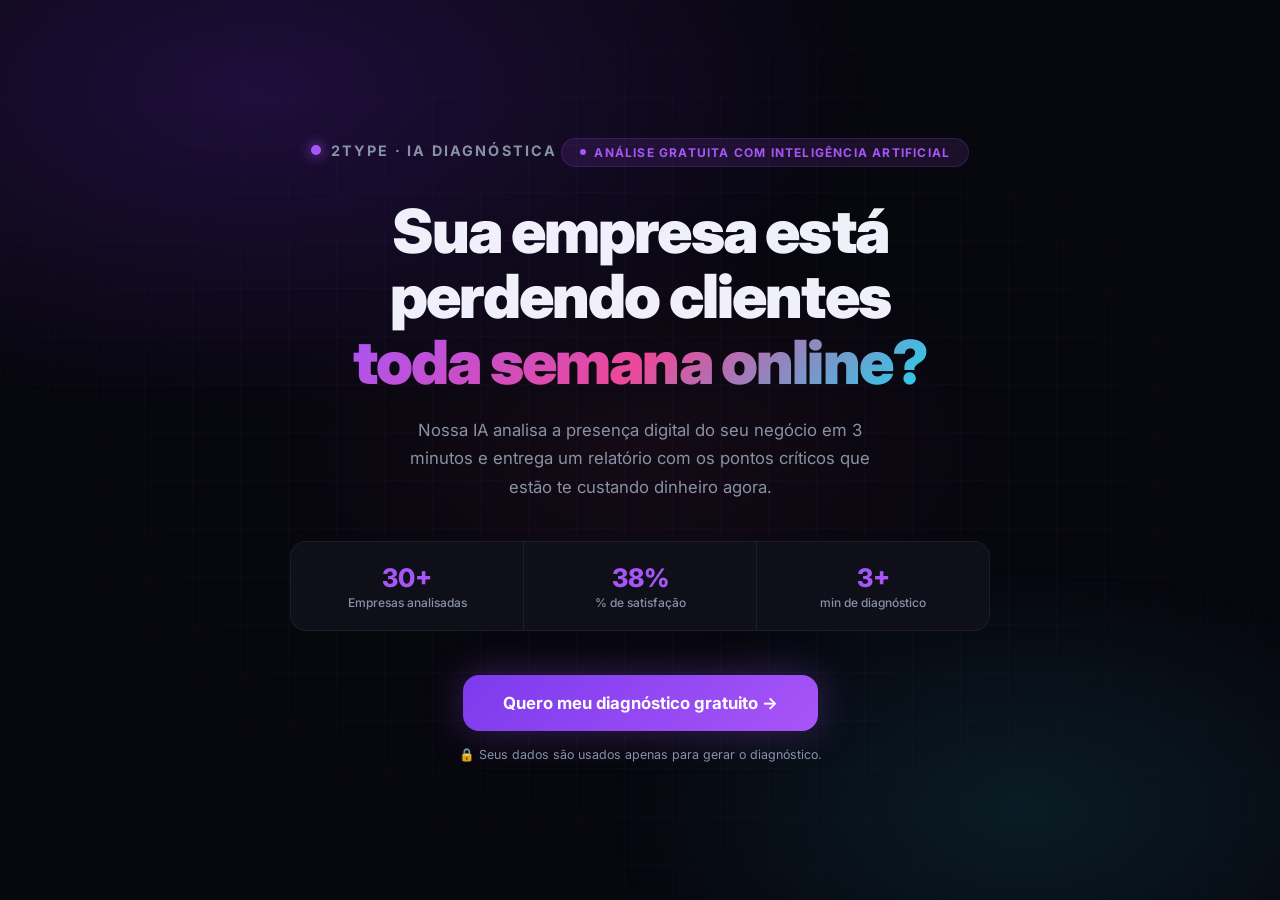
==== commit e836d9fb: "feat: hero minimalista Syne, layout 2 colunas, video logo, mobile premium, corrige segurança" ====
--- a/diagnostico/index.html
+++ b/diagnostico/index.html
@@ -1616,7 +1616,7 @@
   </div>
 
   <script>
-    const GEMINI_API_KEY = 'COLOQUE_SUA_CHAVE_AQUI';
+    const GEMINI_API_KEY = ''; // ⚠️ Insira sua chave via variável de ambiente ou backend
     const GEMINI_URL = 'https://generativelanguage.googleapis.com/v1beta/models/gemini-1.5-flash:generateContent?key=' + GEMINI_API_KEY;
 
     const Qs = [
